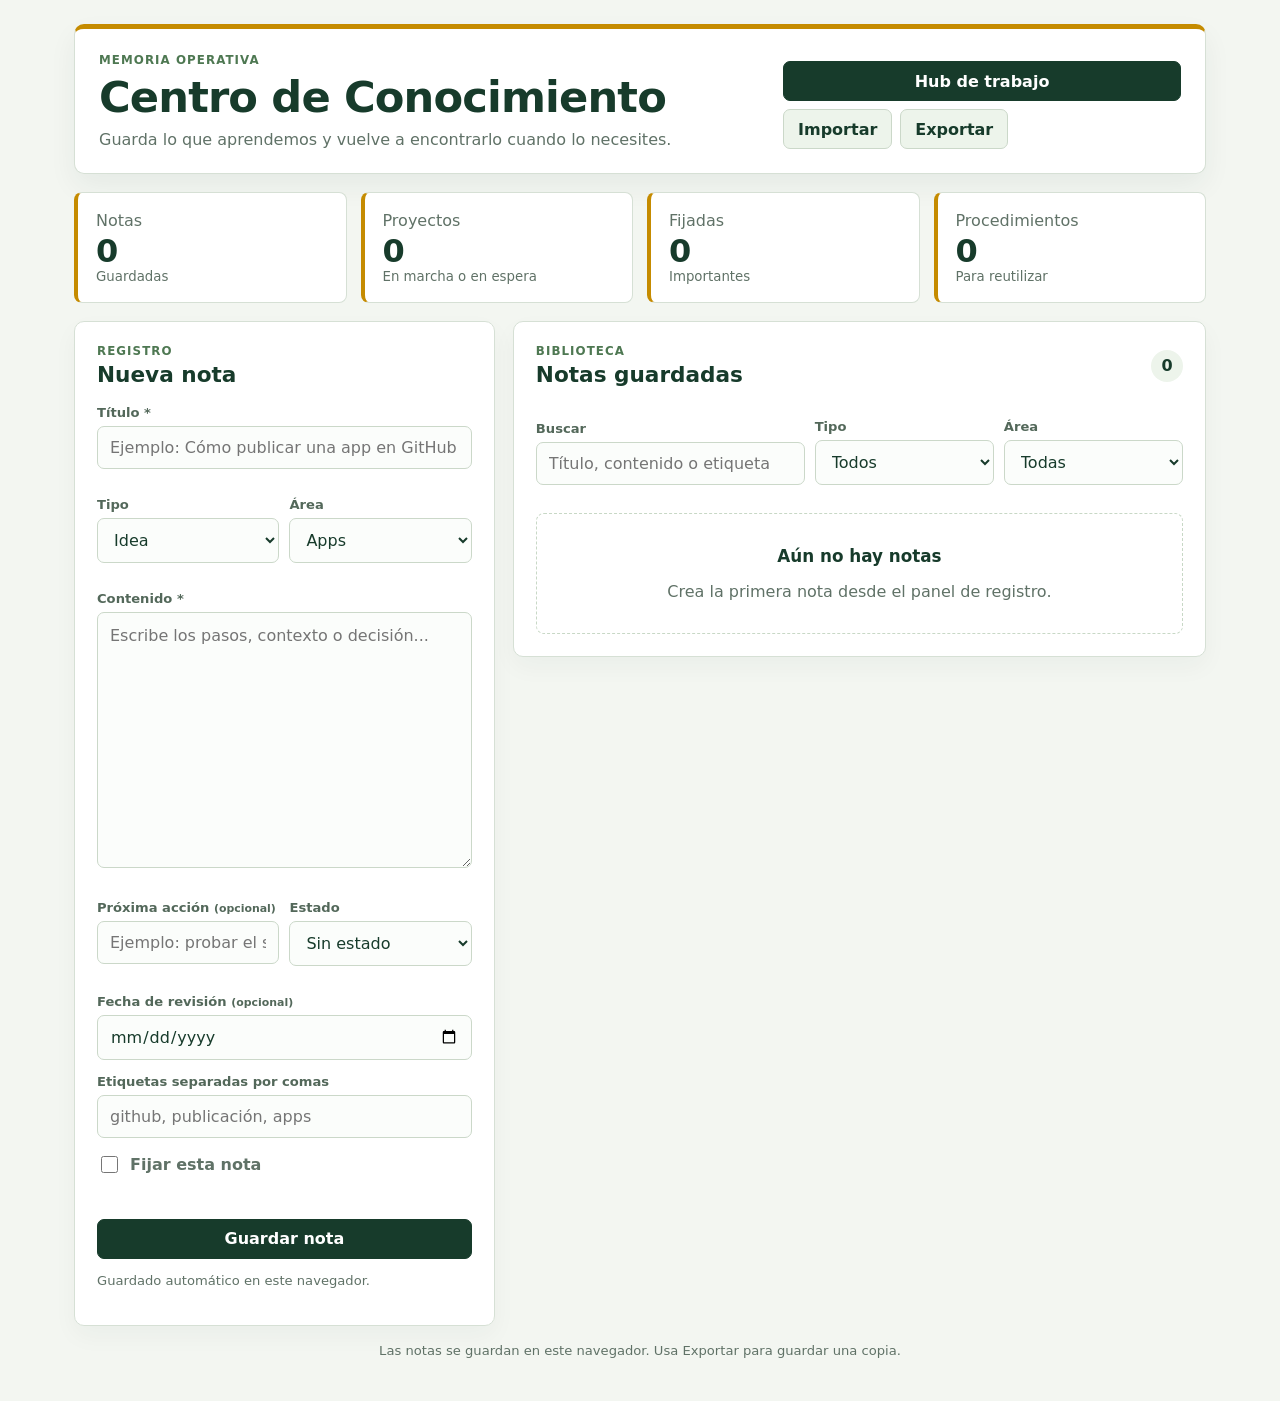
==== centro-conocimiento/index.html @ 3dc5e431 "Publicar Centro de Conocimiento: index.html" ====
<!doctype html>
<html lang="es">
<head>
  <meta charset="utf-8" />
  <meta name="viewport" content="width=device-width, initial-scale=1" />
  <meta name="theme-color" content="#173b2b" />
  <title>Centro de Conocimiento</title>
  <link rel="manifest" href="./manifest.webmanifest" />
  <link rel="stylesheet" href="./styles.css" />
</head>
<body>
  <main class="app-shell">
    <header class="topbar">
      <div class="brand-copy"><span class="eyebrow">Memoria operativa</span><h1>Centro de Conocimiento</h1><p>Guarda lo que aprendemos y vuelve a encontrarlo cuando lo necesites.</p></div>
      <div class="top-actions"><a class="button button-primary" href="../hub-trabajo-personal/index.html">Hub de trabajo</a><button class="button button-secondary" id="import-data" type="button">Importar</button><button class="button button-secondary" id="export-data" type="button">Exportar</button></div>
      <input id="import-file" type="file" accept="application/json,.json" hidden />
    </header>

    <section class="stats-grid" aria-label="Resumen"><article class="stat-card"><span>Notas</span><strong id="notes-count">0</strong><small>Guardadas</small></article><article class="stat-card"><span>Proyectos</span><strong id="projects-count">0</strong><small>En marcha o en espera</small></article><article class="stat-card"><span>Fijadas</span><strong id="pinned-count">0</strong><small>Importantes</small></article><article class="stat-card"><span>Procedimientos</span><strong id="procedures-count">0</strong><small>Para reutilizar</small></article></section>

    <section class="workspace-grid">
      <section class="panel editor-panel">
        <div class="panel-heading"><div><span class="eyebrow">Registro</span><h2 id="form-title">Nueva nota</h2></div><button class="icon-button hidden" id="cancel-edit" type="button" aria-label="Cancelar edici&oacute;n">&times;</button></div>
        <form id="note-form" novalidate>
          <input id="editing-id" type="hidden" />
          <label class="field"><span>T&iacute;tulo *</span><input id="note-title" required maxlength="160" placeholder="Ejemplo: C&oacute;mo publicar una app en GitHub Pages" /></label>
          <div class="form-grid"><label class="field"><span>Tipo</span><select id="note-type"></select></label><label class="field"><span>&Aacute;rea</span><select id="note-area"></select></label></div>
          <label class="field"><span>Contenido *</span><textarea id="note-content" required maxlength="10000" rows="10" placeholder="Escribe los pasos, contexto o decisi&oacute;n..."></textarea></label>
          <div class="form-grid"><label class="field"><span>Pr&oacute;xima acci&oacute;n <small>(opcional)</small></span><input id="note-next-action" maxlength="240" placeholder="Ejemplo: probar el siguiente paso" /></label><label class="field"><span>Estado</span><select id="note-status"></select></label></div>
          <label class="field"><span>Fecha de revisi&oacute;n <small>(opcional)</small></span><input id="note-review-date" type="date" /></label>
          <label class="field"><span>Etiquetas separadas por comas</span><input id="note-tags" maxlength="400" placeholder="github, publicaci&oacute;n, apps" /></label>
          <label class="check-field"><input id="note-pinned" type="checkbox" /><span>Fijar esta nota</span></label>
          <p class="form-error" id="form-error" role="alert"></p>
          <button class="button button-primary save-button" id="save-note" type="submit">Guardar nota</button>
        </form>
        <p class="storage-status" id="storage-status" role="status"></p>
      </section>

      <section class="panel library-panel">
        <div class="panel-heading"><div><span class="eyebrow">Biblioteca</span><h2>Notas guardadas</h2></div><span class="counter" id="visible-count">0</span></div>
        <div class="filter-grid"><label class="field"><span>Buscar</span><input id="note-search" type="search" placeholder="T&iacute;tulo, contenido o etiqueta" /></label><label class="field"><span>Tipo</span><select id="type-filter"><option value="all">Todos</option></select></label><label class="field"><span>&Aacute;rea</span><select id="area-filter"><option value="all">Todas</option></select></label></div>
        <div id="note-list" class="note-list"></div>
      </section>
    </section>
    <p class="privacy-note">Las notas se guardan en este navegador. Usa Exportar para guardar una copia.</p>
    <div class="toast" id="toast" role="status" aria-live="polite"></div>
  </main>
  <script src="./knowledge.js?v=3"></script>
  <script src="./app.js?v=3"></script>
  <script>if ('serviceWorker' in navigator && /^https?:$/.test(window.location.protocol)) window.addEventListener('load', () => navigator.serviceWorker.register('./sw.js'));</script>
</body>
</html>
---- centro-conocimiento/styles.css ----
:root {
  color-scheme: light;
  --ink: #173b2b;
  --muted: #607267;
  --line: #d6e0d5;
  --soft: #edf4eb;
  --paper: #ffffff;
  --gold: #c58b00;
  --danger: #a54438;
  font-family: Inter, ui-sans-serif, system-ui, -apple-system, BlinkMacSystemFont, "Segoe UI", sans-serif;
}

* { box-sizing: border-box; }
body { margin: 0; min-width: 320px; color: var(--ink); background: #f3f6f1; }
button, input, textarea, select { font: inherit; }
button { cursor: pointer; }
.app-shell { width: min(1180px, 100%); margin: 0 auto; padding: 24px; }
.topbar { display: flex; align-items: flex-end; justify-content: space-between; gap: 20px; padding: 24px; background: var(--paper); border: 1px solid var(--line); border-top: 5px solid var(--gold); border-radius: 10px; box-shadow: 0 12px 28px rgba(23, 59, 43, .06); }
.brand-copy h1 { margin: 5px 0 8px; font-size: clamp(1.7rem, 4vw, 2.7rem); letter-spacing: -.02em; }
.brand-copy p { margin: 0; max-width: 650px; color: var(--muted); }
.eyebrow { display: block; color: #4e7852; font-size: .74rem; font-weight: 800; letter-spacing: .09em; text-transform: uppercase; }
.top-actions { display: flex; flex-wrap: wrap; gap: 8px; }
.stats-grid { display: grid; grid-template-columns: repeat(4, 1fr); gap: 14px; margin: 18px 0; }
.stat-card { padding: 18px; background: var(--paper); border: 1px solid var(--line); border-left: 4px solid var(--gold); border-radius: 8px; }
.stat-card span, .stat-card small { display: block; color: var(--muted); }
.stat-card strong { display: block; margin: 5px 0 2px; font-size: 2rem; line-height: 1; }
.workspace-grid { display: grid; grid-template-columns: minmax(300px, .85fr) minmax(0, 1.4fr); gap: 18px; align-items: start; }
.panel { min-width: 0; padding: 22px; background: var(--paper); border: 1px solid var(--line); border-radius: 10px; box-shadow: 0 10px 25px rgba(23, 59, 43, .04); }
.editor-panel { position: sticky; top: 16px; }
.panel-heading { display: flex; align-items: center; justify-content: space-between; gap: 12px; margin-bottom: 18px; }
h2, h3 { margin: 4px 0 0; }
h2 { font-size: 1.35rem; }
h3 { font-size: 1.05rem; overflow-wrap: anywhere; }
.field { display: block; margin: 14px 0; }
.field > span { display: block; margin-bottom: 6px; color: #53685a; font-size: .82rem; font-weight: 800; }
input, textarea, select { width: 100%; padding: 11px 12px; color: var(--ink); background: #fbfdfb; border: 1px solid #cbd8c9; border-radius: 7px; outline: none; }
textarea { resize: vertical; min-height: 150px; line-height: 1.45; }
input:focus, textarea:focus, select:focus { border-color: #5a8959; box-shadow: 0 0 0 3px rgba(90, 137, 89, .14); }
.form-grid, .filter-grid { display: grid; grid-template-columns: 1fr 1fr; gap: 10px; }
.filter-grid { grid-template-columns: 1.5fr 1fr 1fr; align-items: end; }
.check-field { display: flex; align-items: center; gap: 9px; margin: 15px 0; color: var(--muted); font-weight: 700; }
.check-field input { width: 17px; height: 17px; accent-color: var(--ink); }
.button { display: inline-flex; align-items: center; justify-content: center; min-height: 40px; padding: 9px 14px; color: var(--ink); background: var(--soft); border: 1px solid #cbd8c9; border-radius: 7px; font-weight: 800; text-decoration: none; transition: transform .15s ease, background .15s ease; }
.button:hover { background: #e0eddd; transform: translateY(-1px); }
.button-primary { width: 100%; color: white; background: var(--ink); border-color: var(--ink); }
.button-primary:hover { background: #25563f; }
.button-small { min-height: 34px; padding: 6px 10px; font-size: .8rem; }
.danger-quiet { color: var(--danger); background: #fff5f2; border-color: #ebc9c3; }
.icon-button { width: 34px; height: 34px; padding: 0; color: var(--ink); background: var(--soft); border: 1px solid var(--line); border-radius: 50%; font-size: 1.25rem; }
.hidden { display: none !important; }
.form-error { min-height: 20px; margin: 8px 0; color: var(--danger); font-size: .85rem; font-weight: 700; }
.storage-status, .privacy-note { color: var(--muted); font-size: .82rem; line-height: 1.4; }
.privacy-note { margin: 16px 2px; text-align: center; }
.counter { display: inline-grid; min-width: 32px; min-height: 32px; place-items: center; padding: 0 8px; color: var(--ink); background: var(--soft); border-radius: 999px; font-weight: 800; }
.note-list { display: grid; gap: 12px; margin-top: 14px; }
.note-card { padding: 16px; border: 1px solid var(--line); border-left: 4px solid #b8c9b5; border-radius: 8px; background: #fcfefc; }
.note-card.pinned { border-left-color: var(--gold); background: #fffdf6; }
.note-card-head, .note-card-foot, .note-actions { display: flex; align-items: center; justify-content: space-between; gap: 10px; }
.pin-mark { color: #9a7200; font-size: .75rem; font-weight: 800; }
.note-preview { margin: 12px 0; color: #40584a; white-space: pre-wrap; overflow-wrap: anywhere; line-height: 1.5; }
.note-context { display: grid; gap: 8px; margin: 12px 0; padding: 10px 12px; color: #40584a; background: #f1f7ef; border-radius: 6px; font-size: .85rem; line-height: 1.4; }
.note-context strong { color: var(--ink); }
.status-badge { width: fit-content; padding: 3px 7px; border-radius: 999px; font-size: .72rem; font-weight: 800; }
.status-active { color: #24673a; background: #dff1e2; }
.status-waiting { color: #76580a; background: #fff0c4; }
.status-done { color: #4b5a50; background: #e1e7e1; }
.note-card-foot { align-items: flex-end; padding-top: 10px; border-top: 1px solid #e1e9e0; }
.note-card-foot small { flex: 0 0 auto; color: var(--muted); }
.tags { display: flex; flex-wrap: wrap; gap: 5px; }
.tag { padding: 4px 7px; color: #416348; background: #e7f1e5; border-radius: 5px; font-size: .74rem; font-weight: 700; }
.note-actions { justify-content: flex-start; flex-wrap: wrap; margin-top: 13px; }
.empty-list { padding: 32px 18px; color: var(--muted); text-align: center; border: 1px dashed #c8d8c6; border-radius: 8px; }
.empty-list strong { display: block; color: var(--ink); font-size: 1.05rem; }
.empty-list p { margin-bottom: 0; }
.toast { position: fixed; right: 22px; bottom: 22px; z-index: 5; max-width: min(360px, calc(100vw - 44px)); padding: 12px 16px; color: white; background: var(--ink); border-radius: 7px; opacity: 0; pointer-events: none; transform: translateY(10px); transition: opacity .2s ease, transform .2s ease; }
.toast.visible { opacity: 1; transform: translateY(0); }

@media (max-width: 840px) {
  .app-shell { padding: 14px; }
  .topbar { align-items: stretch; flex-direction: column; padding: 18px; }
  .top-actions .button { flex: 1; }
  .stats-grid { grid-template-columns: repeat(2, 1fr); gap: 9px; }
  .stat-card { padding: 13px; }
  .stat-card strong { font-size: 1.6rem; }
  .workspace-grid { grid-template-columns: 1fr; }
  .editor-panel { position: static; }
}

@media (max-width: 560px) {
  .stats-grid { grid-template-columns: 1fr; }
  .stat-card { display: grid; grid-template-columns: 1fr auto; gap: 3px 12px; align-items: center; }
  .stat-card span { grid-row: span 2; }
  .stat-card strong { grid-column: 2; grid-row: 1; }
  .stat-card small { grid-column: 2; grid-row: 2; }
  .panel { padding: 16px; }
  .form-grid, .filter-grid { grid-template-columns: 1fr; gap: 0; }
  .note-card-head { align-items: flex-start; }
  .note-card-foot { align-items: flex-start; flex-direction: column; }
}
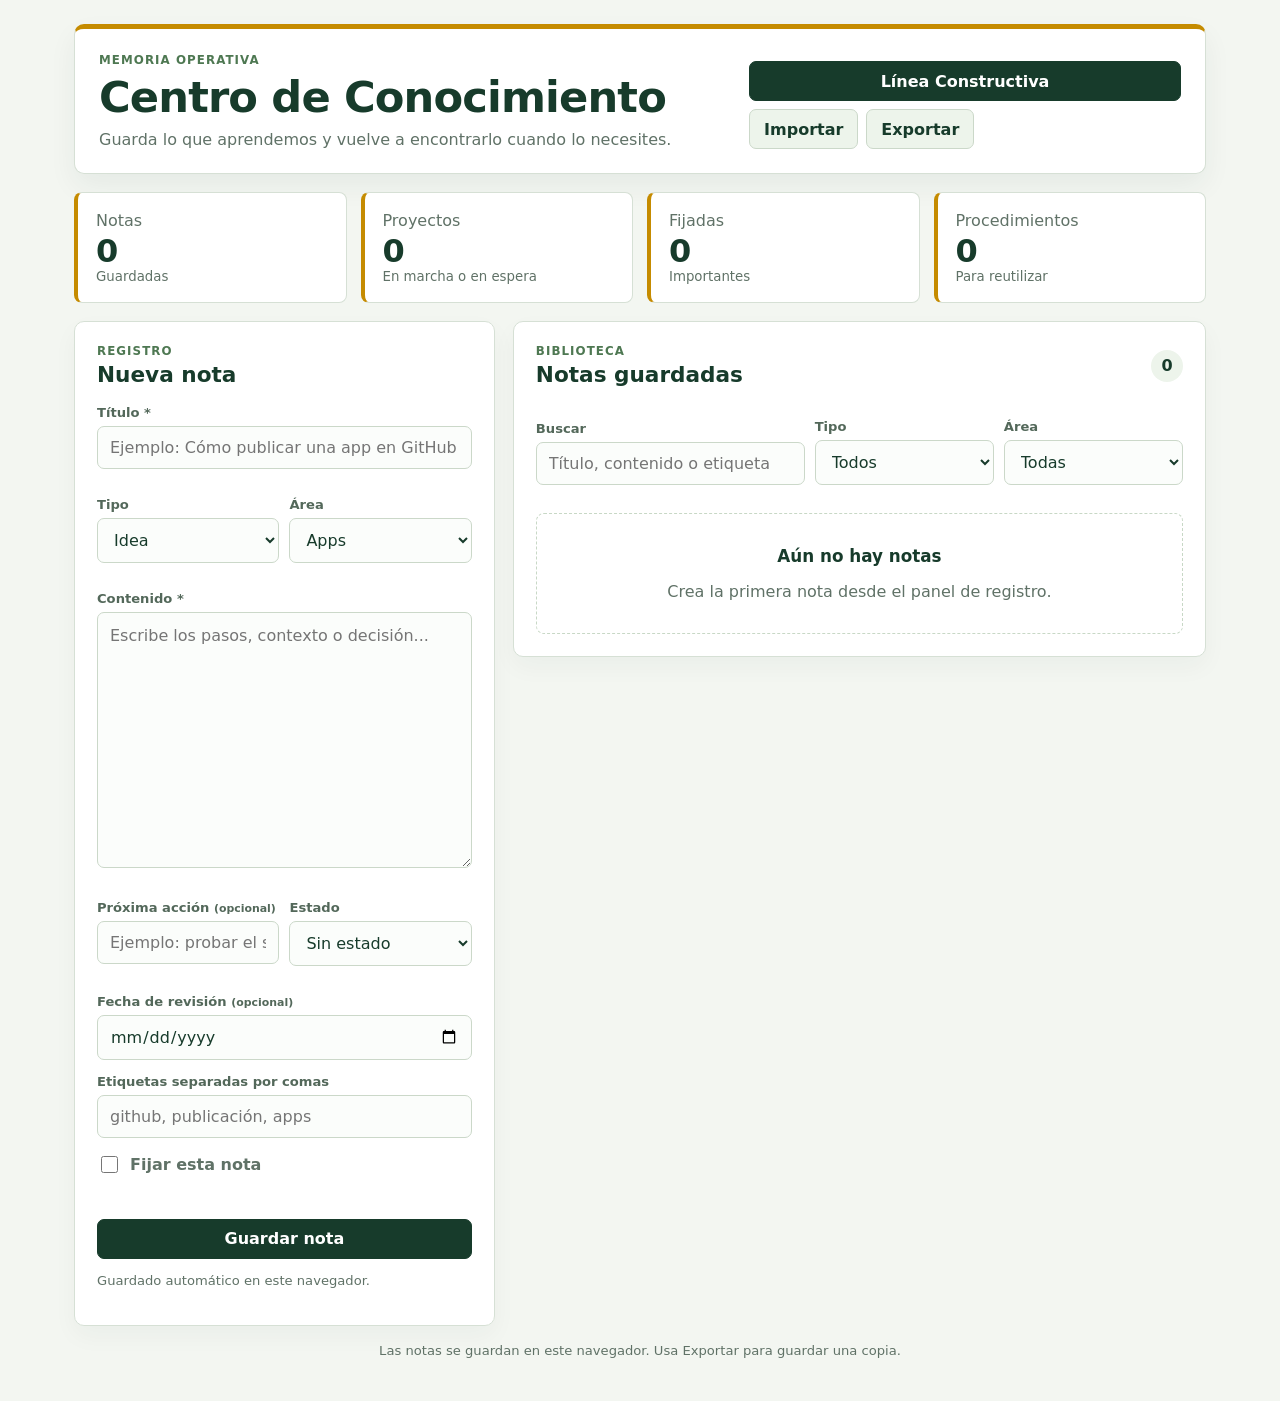
==== commit 5e7e769e: "Evitar enlace roto desde Centro de Conocimiento" ====
--- a/centro-conocimiento/index.html
+++ b/centro-conocimiento/index.html
@@ -12,7 +12,7 @@
   <main class="app-shell">
     <header class="topbar">
       <div class="brand-copy"><span class="eyebrow">Memoria operativa</span><h1>Centro de Conocimiento</h1><p>Guarda lo que aprendemos y vuelve a encontrarlo cuando lo necesites.</p></div>
-      <div class="top-actions"><a class="button button-primary" href="../hub-trabajo-personal/index.html">Hub de trabajo</a><button class="button button-secondary" id="import-data" type="button">Importar</button><button class="button button-secondary" id="export-data" type="button">Exportar</button></div>
+      <div class="top-actions"><a class="button button-primary" href="https://antoniodeni.github.io/panel-disciplina-personal/">L&iacute;nea Constructiva</a><button class="button button-secondary" id="import-data" type="button">Importar</button><button class="button button-secondary" id="export-data" type="button">Exportar</button></div>
       <input id="import-file" type="file" accept="application/json,.json" hidden />
     </header>
 
